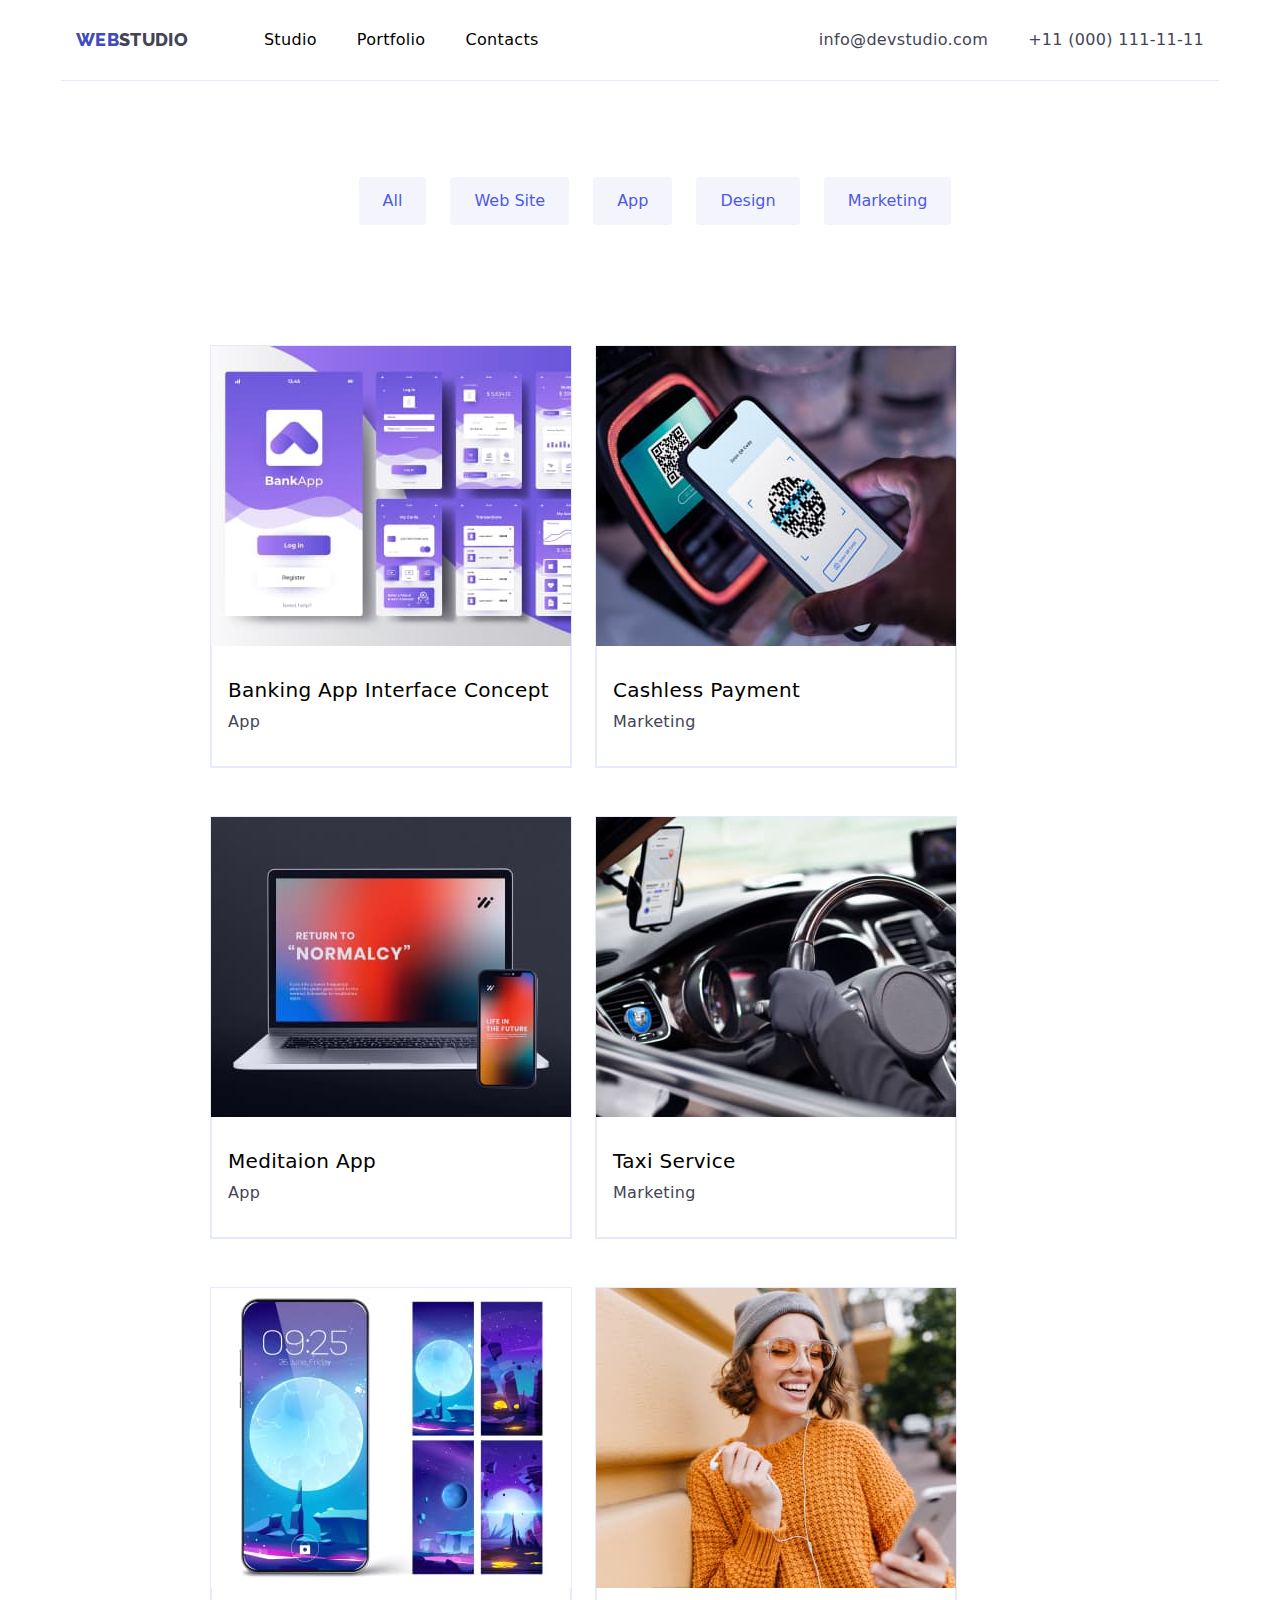
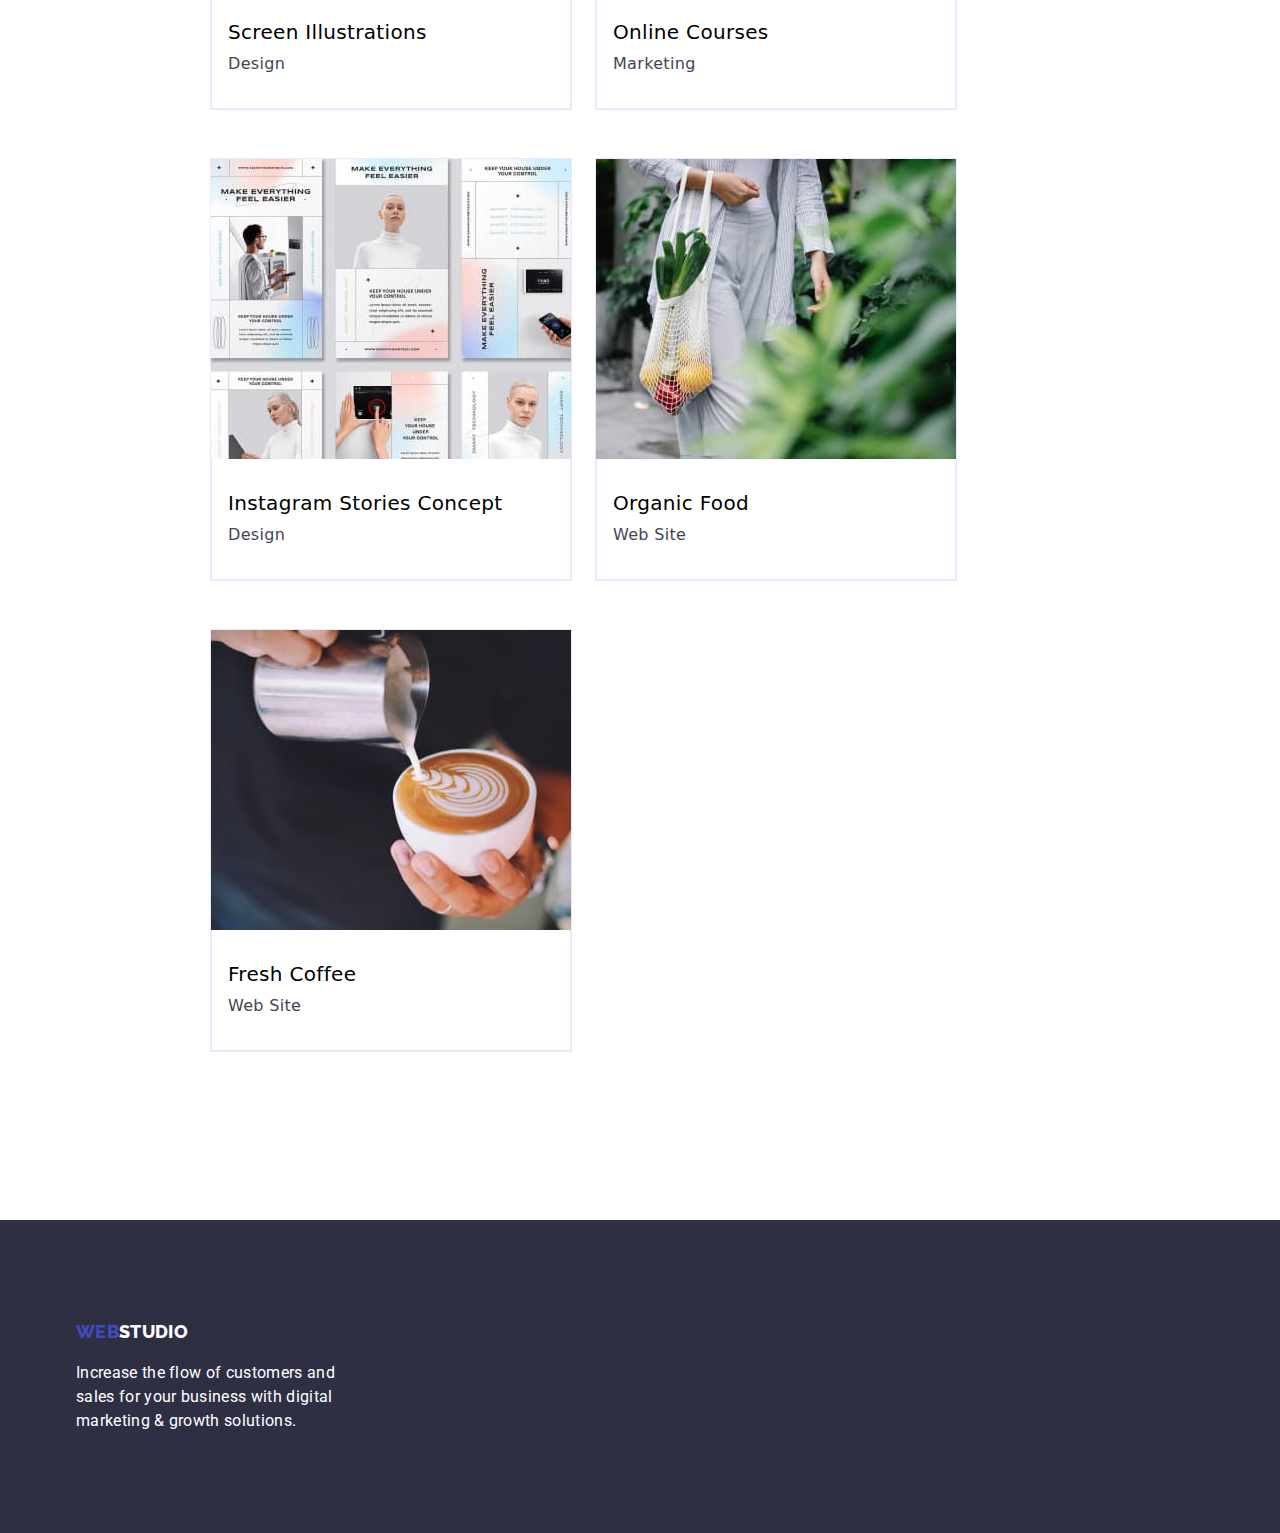
==== portfolio.html @ 6f865dfa "update" ====
<!DOCTYPE html>
<html lang="en">

<head>
  <meta charset="UTF-8" />
  <meta http-equiv="X-UA-Compatible" content="IE=edge" />
  <meta name="viewport" content="width=device-width, initial-scale=1.0" />
  <title>goit-markup-hw-02</title>
  <link rel="stylesheet" href="./css/styles.css" />
  <link rel="preconnect" href="https://fonts.googleapis.com" />
  <link rel="preconnect" href="https://fonts.gstatic.com" crossorigin />
  <link href="https://fonts.googleapis.com/css2?family=Raleway:wght@800&family=Roboto:wght@400;500;700;900&display=swap"
    rel="stylesheet" />
  <link rel="stylesheet"
    href="https://cdnjs.cloudflare.com/ajax/libs/modern-normalize/1.0.0/modern-normalize.min.css" />
</head>
<!-- Navigation -->

<body>
  <header>
    <div class="container header">
      <nav class="navigation-head">
        <a class="logo" href="./index.html"><span class="web">WEB</span>STUDIO</a>
        <ul class="site-nav">
          <li class="item-nav"><a class="navigation-link" href="./index.html">Studio</a></li>
          <li class="item-nav">
            <a class="navigation-link" href="./portfolio.html">Portfolio</a>
          </li>
          <li class="item-nav"><a class="navigation-link" href="">Contacts</a></li>
        </ul>
      </nav>
      <address class="address">
        <ul class="site-address">
          <li class="item-address">
            <a class="address-nav" href="mailto:info@devstudio.com">info@devstudio.com</a>
          </li>
          <li class="item-contacts">
            <a class="address-nav" href="tel:+110001111111">+11 (000) 111-11-11</a>
          </li>
        </ul>
      </address>
    </div>
  </header>
  <main>

    <!-- Buttons -->
    <div class="container">
      <section class="portfolio-section">
        <ul class="portfolio-buttons">
          <li class="button-item"><button type="button" class="portfolio-button">All</button></li>
          <li class="button-item"><button type="button" class="portfolio-button">Web Site</button></li>
          <li class="button-item"><button type="button" class="portfolio-button">App</button></li>
          <li class="button-item"><button type="button" class="portfolio-button">Design</button></li>
          <li class="button-item"><button type="button" class="portfolio-button">Marketing</button></li>
        </ul>
    </div>
    <!-- Portfolio -->

    <ul class="portfolio-list-img">
      <li class="portfolio-img">
        <img src="./images/img8.jpg" alt="img8" width="360" />
        <div class="portfolio-card">
          <h3 class="list-item-portfolio">Banking App Interface Concept</h3>
          <p class="list-p-portfolio">App</p>
        </div>

      </li>
      <li class="portfolio-img">
        <img src="./images/img9.jpg" alt="img9" width="360" />
        <div class="portfolio-card">
          <h3 class="list-item-portfolio">Cashless Payment</h3>
          <p class="list-p-portfolio">Marketing</p>
        </div>

      </li>
      <li class="portfolio-img">
        <img src="./images/img10.jpg" alt="img10" width="360" />
        <div class="portfolio-card">
          <h3 class="list-item-portfolio">Meditaion App</h3>
          <p class="list-p-portfolio">App</p>
        </div>

      </li>
      <li class="portfolio-img">
        <img src="./images/img11.jpg" alt="img11" width="360" />
        <div class="portfolio-card">
          <h3 class="list-item-portfolio">Taxi Service</h3>
          <p class="list-p-portfolio">Marketing</p>
        </div>

      </li>
      <li class="portfolio-img">
        <img src="./images/img12.jpg" alt="img12" width="360" />
        <div class="portfolio-card">
          <h3 class="list-item-portfolio">Screen Illustrations</h3>
          <p class="list-p-portfolio">Design</p>
        </div>

      </li>
      <li class="portfolio-img">
        <img src="./images/img13.jpg" alt="img13" width="360" />
        <div class="portfolio-card">
          <h3 class="list-item-portfolio">Online Courses</h3>
          <p class="list-p-portfolio">Marketing</p>
        </div>

      </li>
      <li class="portfolio-img">
        <img src="./images/img14.jpg" alt="img14" width="360" />
        <div class="portfolio-card">
          <h3 class="list-item-portfolio">Instagram Stories Concept</h3>
          <p class="list-p-portfolio">Design</p>
        </div>

      </li>
      <li class="portfolio-img">
        <img src="./images/img15.jpg" alt="img15" width="360" />
        <div class="portfolio-card">
          <h3 class="list-item-portfolio">Organic Food</h3>
          <p class="list-p-portfolio">Web Site</p>
        </div>

      </li>
      <li class="portfolio-img">
        <img src="./images/img16.jpg" alt="img16" width="360" />
        <div class="portfolio-card">
          <h3 class="list-item-portfolio">Fresh Coffee</h3>
          <p class="list-p-portfolio">Web Site</p>
        </div>

      </li>
    </ul>
    </section>
  </main>
  <!-- Footer -->
  <footer class="footer">
    <div class="container">
      <a href="./index.html" class="logo-footer"><span class="web">WEB</span>STUDIO</a>
      <p class="footer-text-p">
        Increase the flow of customers and sales for your business with digital
        marketing & growth solutions.
      </p>
    </div>
  </footer>
</body>

</html>
---- css/styles.css ----
body {
  font-family: "Roboto", sans-serif;
  font-size: 16px;
  line-height: 1.5;
  background-color: var(--bgc-white-color);
  color: var(--paragraph-text-color);
  letter-spacing: 0.02em;
}

h1,
h2,
h3,
h4,
h5,
h6,
p {
  margin: 0px;
}
ul {
  padding: 0;
  margin: 0;
  list-style-type: none;
}
img {
  display: block;
}

.container {
  padding: 0px 15px;
  margin-left: auto;
  margin-right: auto;
  max-width: 1158px;
}

/* Variables */
:root {
  --primary-text-color: #2e2f42;
  --accent-color: #404bbf;
  --text-color: #434455;
  --background-white-color: #ffffff;
  --logo-blue-color: #4d5ae5;
  --text-h-color: #2e2f42;
  --text-white-color: #ffffff;
  --our-team-background-color: #f4f4fd;
  --button-solid-color: #e7e9fc;
}

/* Title */
.header-container {
  display: flex;
  align-items: center;
}
.header {
  display: flex;
  align-items: center;
  border-bottom: 1px solid var(--button-solid-color);
}

.logo {
  font-family: "Raleway", sans-serif;
  font-weight: 800;
  font-size: 18px;
  line-height: 1.8;
  color: var(--text-color);
  text-decoration: none;
  padding-top: 24px;
  padding-bottom: 24px;
  margin-right: 76px;
}

.web {
  color: var(--accent-color);
}

/* Navigation */

.header {
  display: flex;
  align-items: center;
  font-weight: 500;
  border-bottom: 1px solid #e7e9fc;
}

.navigation-head {
  display: flex;
}

.site-nav {
  display: flex;
  align-items: center;
}
.item-nav {
  margin-right: 40px;
}

.item-nav:last-child {
  margin-right: 0;
}

.navigation-link {
  display: block;
  color: var(--title-text-color);
  text-decoration: none;
  padding-top: 24px;
  padding-bottom: 24px;
  justify-content: center;
}
.navigation-link:hover,
.navigation-link:focus {
  color: var(--accent-color);
}

.item-adress {
  margin-right: 40px;
}
.item-contacts {
  margin-left: 40px;
}

.address-nav {
  display: block;

  padding-top: 24px;
  padding-bottom: 24px;
  color: var(--text-color);
  font-size: 16px;
  line-height: 1.5;
  text-decoration: none;
}

.address-nav:hover,
.address-nav:focus {
  color: var(--accent-color);
}

.site-address {
  display: flex;
}

.address {
  font-style: normal;
  margin-left: auto;
}

/* Buttons */

.portfolio-button {
  align-items: center;
  padding: 12px 24px;
  font-weight: 500;
  font-size: 16px;
  line-height: 1.5;
  font-family: inherit;
  color: var(--logo-blue-color);
  background-color: var(--our-team-background-color);
  border: 0px solid var(--button-solid-color);
  border-radius: 4px;
  cursor: pointer;
}

.portfolio-button:hover,
.portfolio-button:focus {
  align-items: center;
  padding: 12px 24px;
  font-weight: 500;
  font-size: 16px;
  line-height: 1.5;
  font-family: inherit;
  color: var(--text-white-color);
  background-color: var(--accent-color);
  border: 0px solid var(--button-solid-color);
  border-radius: 4px;
  cursor: pointer;
}
.button-order {
  width: 169px;
  height: 56px;
  left: 636px;
  top: 428px;
  font-weight: 500;
  font-size: 16px;
  line-height: 1.5;
  font-family: "Roboto";
  color: var(--text-white-color);
  background-color: var(--logo-blue-color);
  border: 0px solid;
  border-color: var(--logo-blue-color);
  border-radius: 4px;
  cursor: pointer;

  margin-top: 48px;
  margin-left: auto;
  margin-right: auto;
}
.button-order:hover,
.button-order:focus {
  font-weight: 500;
  font-size: 16px;
  line-height: 1.5;
  font-family: "Roboto";
  color: var(--text-white-color);
  background-color: var(--accent-color);
  border-color: var(--accent-color);
  cursor: pointer;
}
.portfolio-section {
  padding-top: 96px;
  padding-bottom: 120px;
  width: 1158px;
}
.portfolio-buttons {
  display: flex;
  justify-content: center;
}

.button-item:not(:last-child) {
  margin-right: 24px;
}
/* Portfolio */

.portfolio-list-img {
  display: flex;
  flex-wrap: wrap;
  margin-left: 210px;
  margin-bottom: 120px;
}

.portfolio-img:not(:last-child) {
  margin-right: 23px;
}

.portfolio-img {
  border: 1px solid #e7e9fc;
  margin-bottom: 48px;
}

.portfolio-card {
  padding-top: 32px;
  border-left: 1px solid #e7e9fc;
  border-bottom: 1px solid #e7e9fc;
  border-right: 1px solid #e7e9fc;
  padding-left: 16px;
  padding-bottom: 32px;
}

.list-item-portfolio {
  font-weight: 500;
  font-size: 20px;
  line-height: 1.2;
  color: var(--title-text-color);

  margin-bottom: 8px;
}
.list-p-portfolio {
  font-weight: 400;
  font-size: 16px;
  line-height: 1.5;
  color: var(--text-color);
}

/* Footer */
.footer {
  background-color: var(--text-h-color);
  color: var(--text-white-color);
  top: 2280px;
  padding: 100px 0px;
}
.logo-footer {
  font-family: "Raleway", sans-serif;
  font-weight: 800;
  font-size: 18px;
  line-height: 1.3;
  color: var(--background-white-color);
  text-decoration: none;
}
.footer-text-p {
  font-family: "Roboto";
  font-style: normal;
  font-weight: 400;
  font-size: 16px;
  line-height: 24px;
  letter-spacing: 0.02em;
  color: var(--text-white-color);
  margin-top: 16px;
  margin-bottom: 0;
  width: 264px;
}

/* Effective Solutions*/

.effective-solutions {
  background-color: var(--text-h-color);
  padding: 188px 0;
  text-align: center;
}
.effective-solutions-h {
  color: var(--text-white-color);
  font-weight: 700;
  font-size: 56px;
  line-height: 1.1;
  text-decoration: none;
  max-width: 494px;
  margin-right: auto;
  margin-left: auto;
}

/* Feautures */

.feautures {
  padding-top: 120px;
}
.feautures-name {
  margin-top: 0;
  margin-bottom: 0;
}
.feautures-list {
  display: flex;
}
.list-item:not(:last-child) {
  margin-right: 24px;
}

.feautures-h {
  font-weight: 500;
  font-size: 20px;
  line-height: 1.2;
  letter-spacing: 0.02em;
  color: var(--primary-text-color);
  margin-bottom: 8px;
}
.feautures-p {
  font-family: "Roboto";
  font-weight: 400;
  font-size: 16px;
  line-height: 1.5;
  color: var(--text-color);
  margin-top: 0;
}

/* What are we doing */
.what-are-we-doing-section {
  padding-top: 120px;
  padding-bottom: 120px;
}
.what-are-we-doing {
  font-family: "Roboto";
  font-weight: 700;
  font-size: 36px;
  margin-bottom: 72px;
  text-align: center;
  line-height: 1.1;
  text-align: center;
  letter-spacing: 0.02em;
  color: var(--primary-text-color);
}
.what-are-we-doing-list {
  display: flex;
}
.list-img {
  width: 360;
}
.list-img:not(:last-child) {
  margin-right: 24px;
}

/* Our Team */
.our-team-section {
  background-color: var(--our-team-background-color);
  padding-top: 120px;
  padding-bottom: 120px;
}
.our-team-list {
  display: flex;
}
.list-text-img {
  background-color: var(--background-white-color);
  border-left: 1px solid #e7e9fc;
  border-bottom: 1px solid #e7e9fc;
  border-right: 1px solid #e7e9fc;
  box-shadow: 0px 1px 6px rgba(46, 47, 66, 0.08),
    0px 1px 1px rgba(46, 47, 66, 0.16), 0px 2px 1px rgba(46, 47, 66, 0.08);
  border-radius: 0px 0px 4px 4px;
}
.list-text-img:not(:last-child) {
  margin-right: 24px;
}
.img-card {
  text-align: center;
  padding-top: 32px;
  padding-bottom: 32px;
}
.our-team-h {
  font-family: "Roboto";
  font-weight: 500;
  font-size: 20px;
  line-height: 1.2;
  text-align: center;
  letter-spacing: 0.02em;
  color: var(--primary-text-color);
}

.our-team-h-two {
  font-family: "Roboto";
  font-weight: 700;
  font-size: 36px;
  line-height: 1.1;
  text-align: center;
  letter-spacing: 0.02em;
  color: var(--primary-text-color);
  margin-bottom: 72px;
  text-align: center;
}
.our-team-p {
  font-family: "Roboto";

  font-weight: 400;
  font-size: 16px;
  line-height: 1.5;
  text-align: center;
  letter-spacing: 0.02em;
  color: var(--text-color);
}
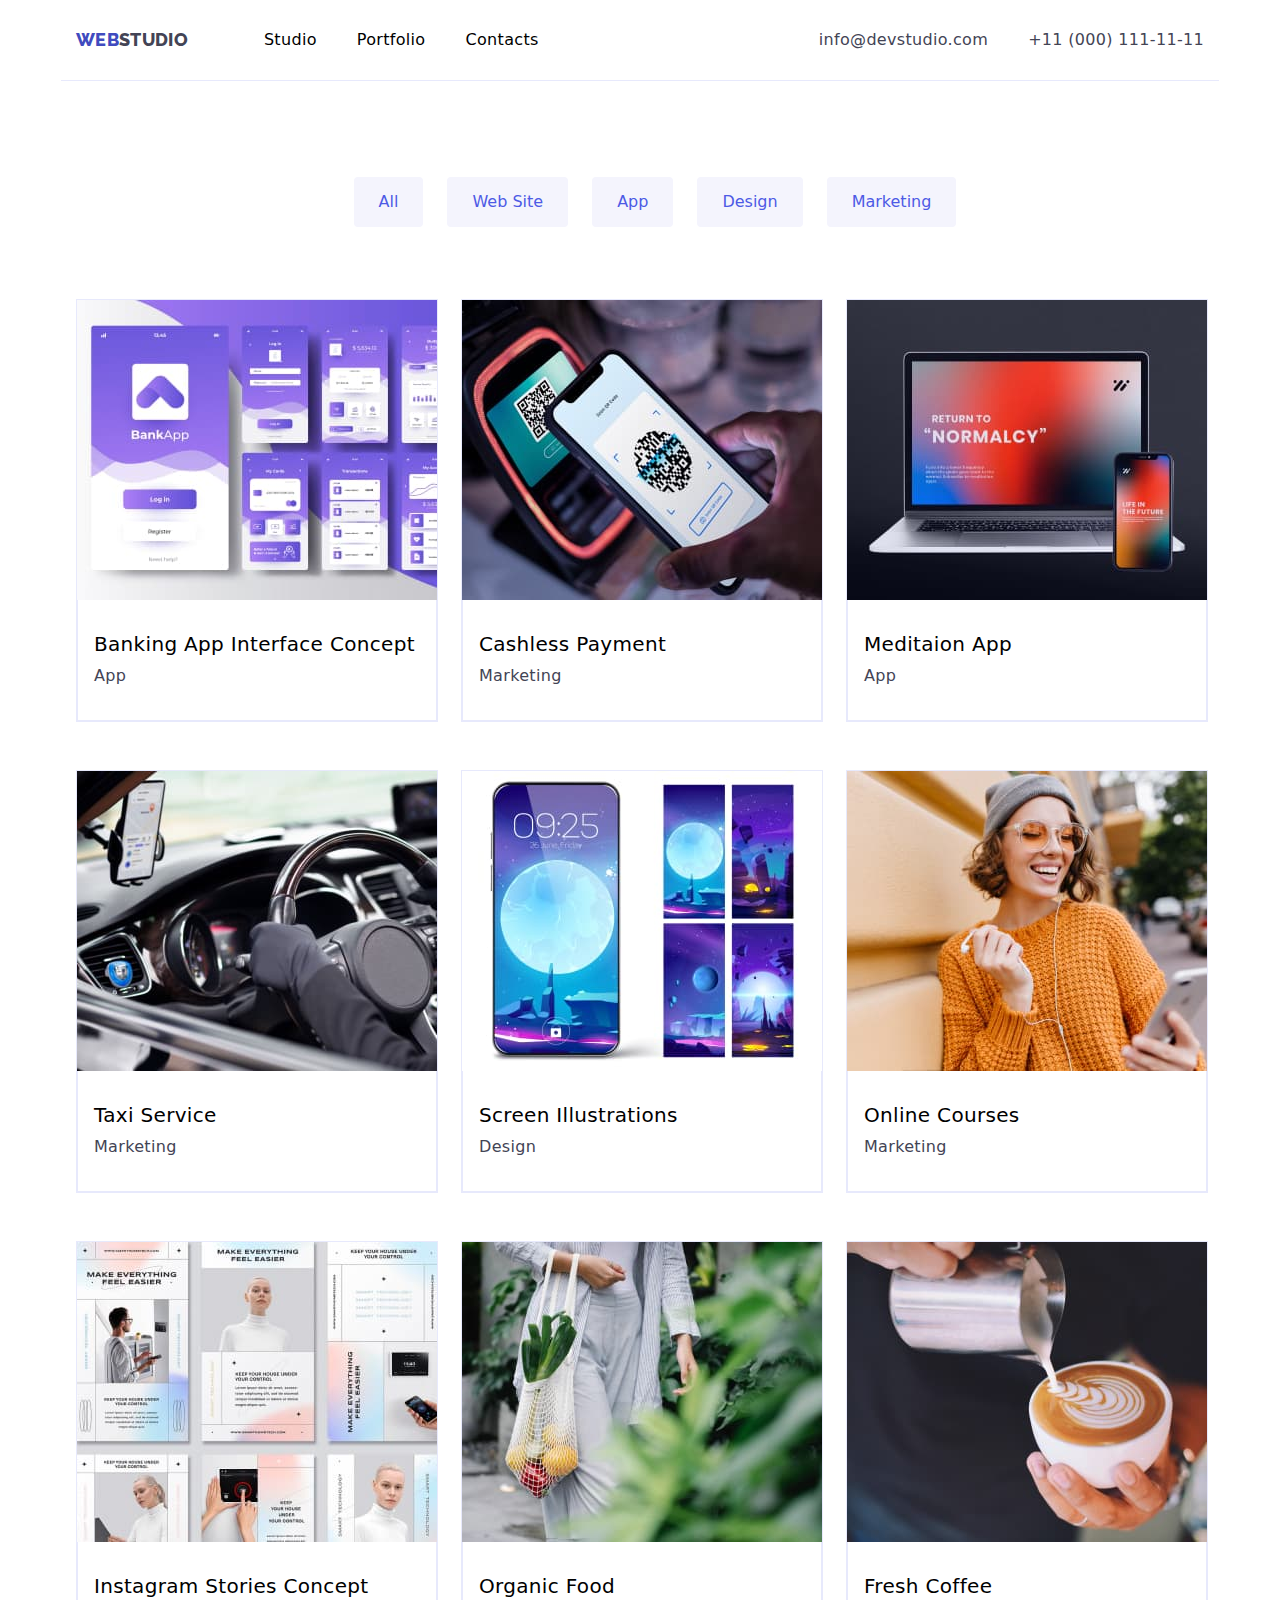
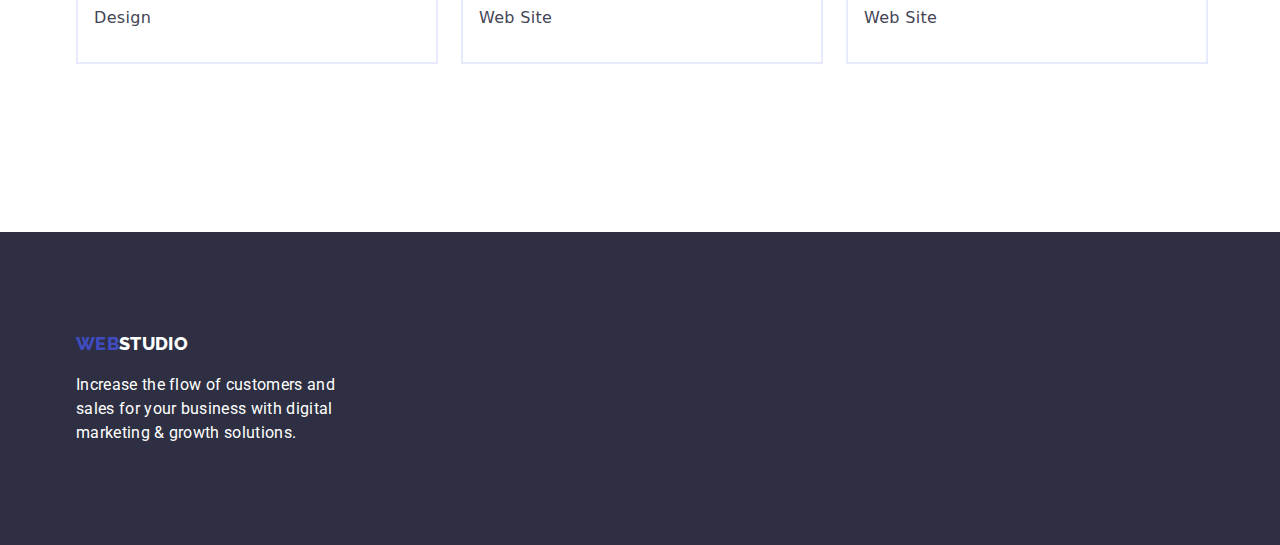
==== commit 9e7fd231: "update to homework 3" ====
--- a/portfolio.html
+++ b/portfolio.html
@@ -45,22 +45,24 @@
 
     <!-- Buttons -->
     <div class="container">
-      <section class="portfolio-section">
-        <ul class="portfolio-buttons">
-          <li class="button-item"><button type="button" class="portfolio-button">All</button></li>
-          <li class="button-item"><button type="button" class="portfolio-button">Web Site</button></li>
-          <li class="button-item"><button type="button" class="portfolio-button">App</button></li>
-          <li class="button-item"><button type="button" class="portfolio-button">Design</button></li>
-          <li class="button-item"><button type="button" class="portfolio-button">Marketing</button></li>
+    <section class="section-portfolio">
+    
+      
+        <ul class="list-button">
+          <li class="button"><button type="button" class="portfolio-button">All</button></li>
+          <li class="button"><button type="button" class="portfolio-button">Web Site</button></li>
+          <li class="button"><button type="button" class="portfolio-button">App</button></li>
+          <li class="button"><button type="button" class="portfolio-button">Design</button></li>
+          <li class="button"><button type="button" class="portfolio-button">Marketing</button></li>
         </ul>
-    </div>
+    
     <!-- Portfolio -->
 
-    <ul class="portfolio-list-img">
+    <ul class="portfolio-ul-img-list">
       <li class="portfolio-img">
         <img src="./images/img8.jpg" alt="img8" width="360" />
         <div class="portfolio-card">
-          <h3 class="list-item-portfolio">Banking App Interface Concept</h3>
+          <h3 class="list-h-portfolio">Banking App Interface Concept</h3>
           <p class="list-p-portfolio">App</p>
         </div>
 
@@ -68,7 +70,7 @@
       <li class="portfolio-img">
         <img src="./images/img9.jpg" alt="img9" width="360" />
         <div class="portfolio-card">
-          <h3 class="list-item-portfolio">Cashless Payment</h3>
+          <h3 class="list-h-portfolio">Cashless Payment</h3>
           <p class="list-p-portfolio">Marketing</p>
         </div>
 
@@ -76,7 +78,7 @@
       <li class="portfolio-img">
         <img src="./images/img10.jpg" alt="img10" width="360" />
         <div class="portfolio-card">
-          <h3 class="list-item-portfolio">Meditaion App</h3>
+          <h3 class="list-h-portfolio">Meditaion App</h3>
           <p class="list-p-portfolio">App</p>
         </div>
 
@@ -84,7 +86,7 @@
       <li class="portfolio-img">
         <img src="./images/img11.jpg" alt="img11" width="360" />
         <div class="portfolio-card">
-          <h3 class="list-item-portfolio">Taxi Service</h3>
+          <h3 class="list-h-portfolio">Taxi Service</h3>
           <p class="list-p-portfolio">Marketing</p>
         </div>
 
@@ -92,7 +94,7 @@
       <li class="portfolio-img">
         <img src="./images/img12.jpg" alt="img12" width="360" />
         <div class="portfolio-card">
-          <h3 class="list-item-portfolio">Screen Illustrations</h3>
+          <h3 class="list-h-portfolio">Screen Illustrations</h3>
           <p class="list-p-portfolio">Design</p>
         </div>
 
@@ -100,7 +102,7 @@
       <li class="portfolio-img">
         <img src="./images/img13.jpg" alt="img13" width="360" />
         <div class="portfolio-card">
-          <h3 class="list-item-portfolio">Online Courses</h3>
+          <h3 class="list-h-portfolio">Online Courses</h3>
           <p class="list-p-portfolio">Marketing</p>
         </div>
 
@@ -108,7 +110,7 @@
       <li class="portfolio-img">
         <img src="./images/img14.jpg" alt="img14" width="360" />
         <div class="portfolio-card">
-          <h3 class="list-item-portfolio">Instagram Stories Concept</h3>
+          <h3 class="list-h-portfolio">Instagram Stories Concept</h3>
           <p class="list-p-portfolio">Design</p>
         </div>
 
@@ -116,7 +118,7 @@
       <li class="portfolio-img">
         <img src="./images/img15.jpg" alt="img15" width="360" />
         <div class="portfolio-card">
-          <h3 class="list-item-portfolio">Organic Food</h3>
+          <h3 class="list-h-portfolio">Organic Food</h3>
           <p class="list-p-portfolio">Web Site</p>
         </div>
 
@@ -124,13 +126,14 @@
       <li class="portfolio-img">
         <img src="./images/img16.jpg" alt="img16" width="360" />
         <div class="portfolio-card">
-          <h3 class="list-item-portfolio">Fresh Coffee</h3>
+          <h3 class="list-h-portfolio">Fresh Coffee</h3>
           <p class="list-p-portfolio">Web Site</p>
         </div>
 
       </li>
     </ul>
     </section>
+  </div>
   </main>
   <!-- Footer -->
   <footer class="footer">
--- a/css/styles.css
+++ b/css/styles.css
@@ -51,6 +51,7 @@
   align-items: center;
 }
 .header {
+  font-weight: 500;
   display: flex;
   align-items: center;
   border-bottom: 1px solid var(--button-solid-color);
@@ -74,12 +75,6 @@
 
 /* Navigation */
 
-.header {
-  display: flex;
-  align-items: center;
-  font-weight: 500;
-  border-bottom: 1px solid #e7e9fc;
-}
 
 .navigation-head {
   display: flex;
@@ -112,14 +107,16 @@
 
 .item-adress {
   margin-right: 40px;
+  font-weight: 400;
 }
 .item-contacts {
   margin-left: 40px;
+  font-weight: 400;
 }
 
 .address-nav {
   display: block;
-
+font-weight: 400;
   padding-top: 24px;
   padding-bottom: 24px;
   color: var(--text-color);
@@ -144,34 +141,7 @@
 
 /* Buttons */
 
-.portfolio-button {
-  align-items: center;
-  padding: 12px 24px;
-  font-weight: 500;
-  font-size: 16px;
-  line-height: 1.5;
-  font-family: inherit;
-  color: var(--logo-blue-color);
-  background-color: var(--our-team-background-color);
-  border: 0px solid var(--button-solid-color);
-  border-radius: 4px;
-  cursor: pointer;
-}
-
-.portfolio-button:hover,
-.portfolio-button:focus {
-  align-items: center;
-  padding: 12px 24px;
-  font-weight: 500;
-  font-size: 16px;
-  line-height: 1.5;
-  font-family: inherit;
-  color: var(--text-white-color);
-  background-color: var(--accent-color);
-  border: 0px solid var(--button-solid-color);
-  border-radius: 4px;
-  cursor: pointer;
-}
+
 .button-order {
   width: 169px;
   height: 56px;
@@ -203,26 +173,51 @@
   border-color: var(--accent-color);
   cursor: pointer;
 }
-.portfolio-section {
+
+/* Portfolio */
+
+.section-portfolio {
   padding-top: 96px;
   padding-bottom: 120px;
   width: 1158px;
 }
-.portfolio-buttons {
+
+.list-button {
   display: flex;
   justify-content: center;
-}
-
-.button-item:not(:last-child) {
+  margin-bottom: 72px;
+  
+}
+
+
+.button:not(:last-child) {
   margin-right: 24px;
 }
-/* Portfolio */
-
-.portfolio-list-img {
+
+
+.portfolio-button{
+  background: var(--our-team-background-color);
+  color: var(--logo-blue-color);
+  font-weight: 500;
+  font-family: inherit;
+  font-size: 16px;
+  line-height: 1.5;
+  cursor: pointer;
+  padding: 12px 24px;
+ 
+  border: 1px solid transparent;
+  border-radius: 4px;
+}
+
+.portfolio-button:hover,
+.portfolio-button:focus {
+  background-color: var(--accent-color);
+  color: var(--text-white-color);
+}
+
+.portfolio-ul-img-list {
   display: flex;
   flex-wrap: wrap;
-  margin-left: 210px;
-  margin-bottom: 120px;
 }
 
 .portfolio-img:not(:last-child) {
@@ -230,32 +225,38 @@
 }
 
 .portfolio-img {
-  border: 1px solid #e7e9fc;
+  border: 1px solid var(--button-solid-color);
   margin-bottom: 48px;
 }
 
 .portfolio-card {
   padding-top: 32px;
-  border-left: 1px solid #e7e9fc;
-  border-bottom: 1px solid #e7e9fc;
-  border-right: 1px solid #e7e9fc;
+  border-left:1px solid var(--button-solid-color); 
+  border-bottom:1px solid var(--button-solid-color); 
+  border-right: 1px solid var(--button-solid-color); 
   padding-left: 16px;
   padding-bottom: 32px;
-}
-
-.list-item-portfolio {
+  
+
+
+}
+
+.list-h-portfolio {
   font-weight: 500;
   font-size: 20px;
   line-height: 1.2;
   color: var(--title-text-color);
-
+  
   margin-bottom: 8px;
+  
 }
 .list-p-portfolio {
   font-weight: 400;
   font-size: 16px;
   line-height: 1.5;
   color: var(--text-color);
+ 
+  
 }
 
 /* Footer */
@@ -374,12 +375,11 @@
 }
 .list-text-img {
   background-color: var(--background-white-color);
-  border-left: 1px solid #e7e9fc;
-  border-bottom: 1px solid #e7e9fc;
-  border-right: 1px solid #e7e9fc;
   box-shadow: 0px 1px 6px rgba(46, 47, 66, 0.08),
     0px 1px 1px rgba(46, 47, 66, 0.16), 0px 2px 1px rgba(46, 47, 66, 0.08);
   border-radius: 0px 0px 4px 4px;
+  width: 264;
+  height: 260;
 }
 .list-text-img:not(:last-child) {
   margin-right: 24px;
@@ -412,7 +412,7 @@
 }
 .our-team-p {
   font-family: "Roboto";
-
+ margin-top: 8px;
   font-weight: 400;
   font-size: 16px;
   line-height: 1.5;
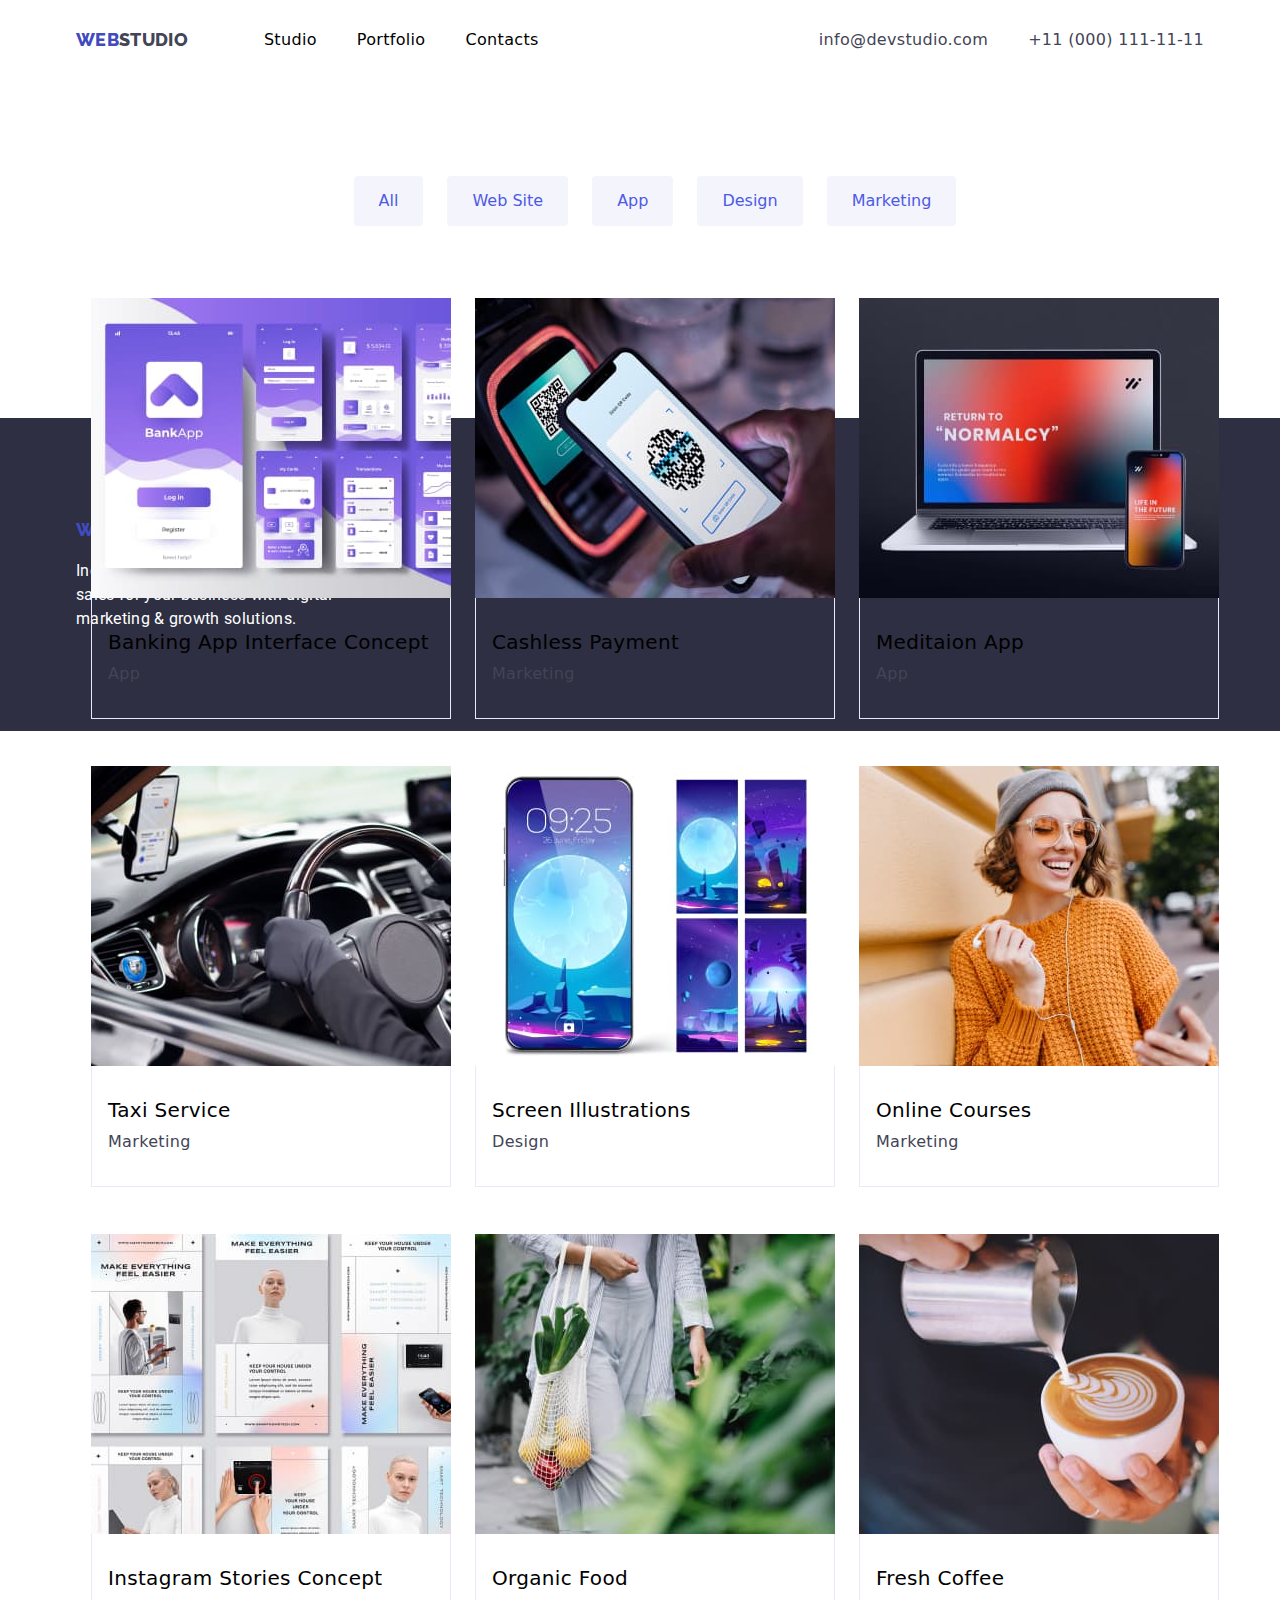
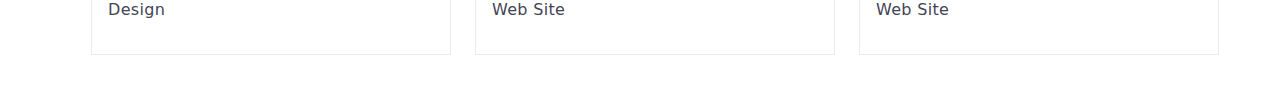
==== commit 94905407: "upd" ====
--- a/portfolio.html
+++ b/portfolio.html
@@ -46,6 +46,8 @@
     <!-- Buttons -->
     <div class="container">
     <section class="section-portfolio">
+      <div class="container">
+      
     
       
         <ul class="list-button">
--- a/css/styles.css
+++ b/css/styles.css
@@ -54,9 +54,14 @@
   font-weight: 500;
   display: flex;
   align-items: center;
-  border-bottom: 1px solid var(--button-solid-color);
-}
-
+  
+}
+.page-top{
+border-bottom: 1px solid var(--button-solid-color);
+
+
+
+}
 .logo {
   font-family: "Raleway", sans-serif;
   font-weight: 800;
@@ -218,16 +223,24 @@
 .portfolio-ul-img-list {
   display: flex;
   flex-wrap: wrap;
+  position: absolute;
+  
 }
 
 .portfolio-img:not(:last-child) {
-  margin-right: 23px;
+  margin-right: 24px;
+  margin-bottom: 47px;
+}
+.portfolio-img:last-child{
+  margin-right: 0px;
+   margin-bottom: 0px;
 }
 
 .portfolio-img {
-  border: 1px solid var(--button-solid-color);
-  margin-bottom: 48px;
-}
+  
+  
+}
+
 
 .portfolio-card {
   padding-top: 32px;
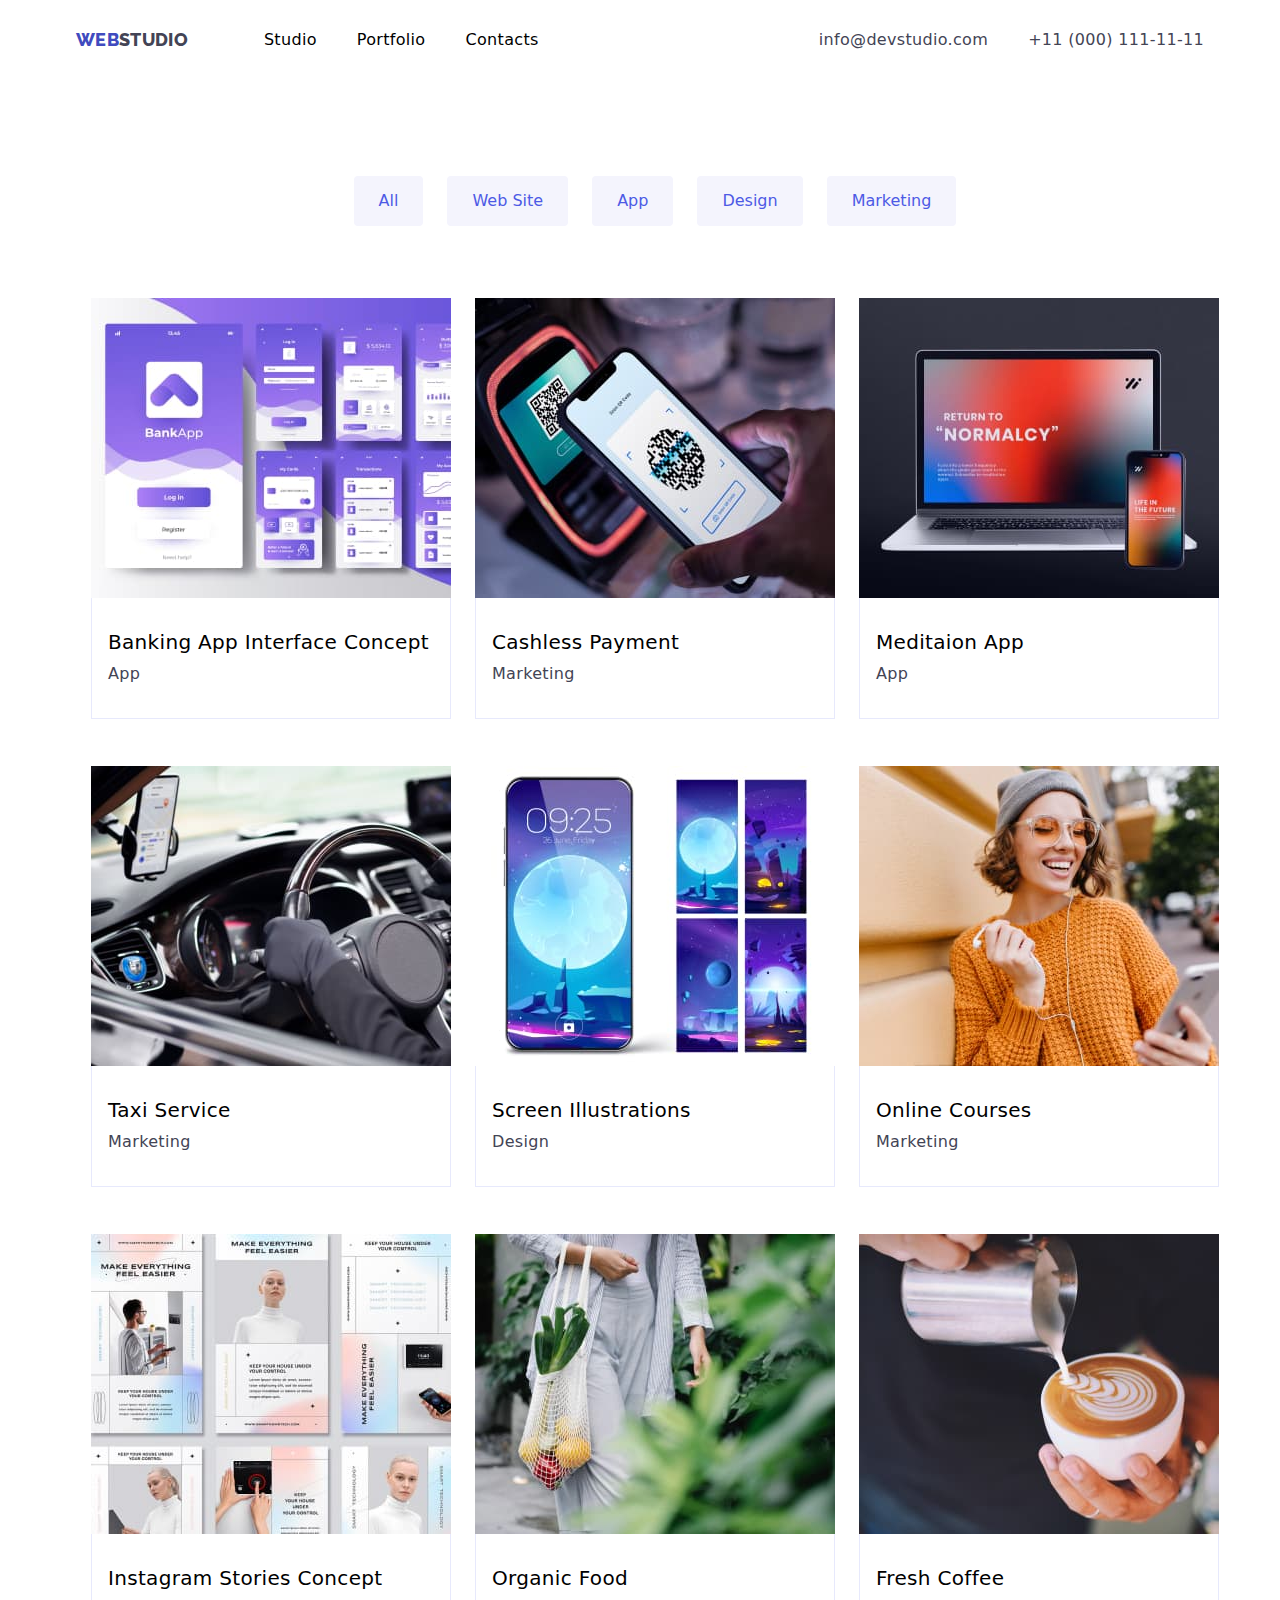
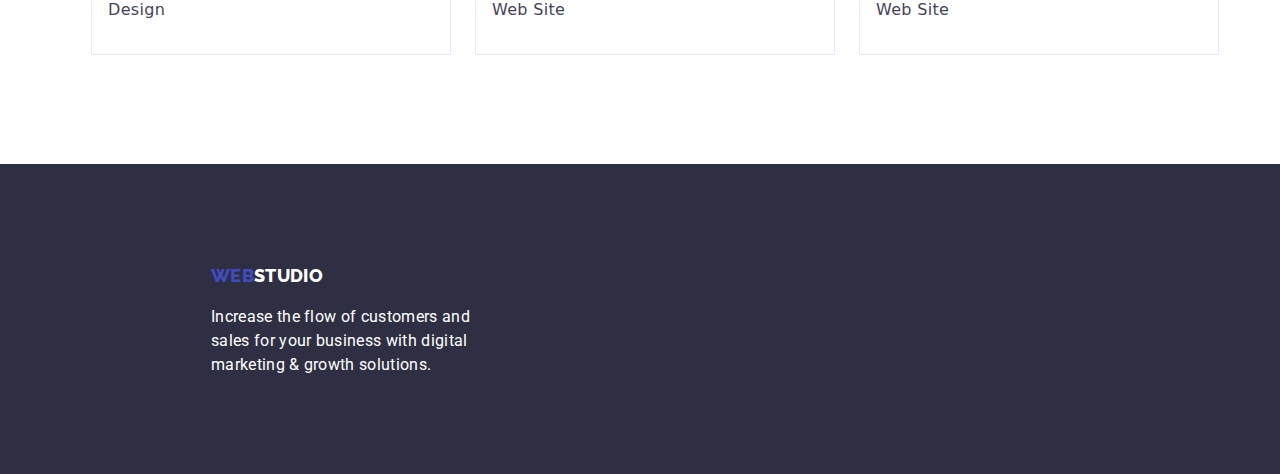
==== commit a5dcad35: "update" ====
--- a/portfolio.html
+++ b/portfolio.html
@@ -138,7 +138,7 @@
   </div>
   </main>
   <!-- Footer -->
-  <footer class="footer">
+  <footer class="footer-portfolio">
     <div class="container">
       <a href="./index.html" class="logo-footer"><span class="web">WEB</span>STUDIO</a>
       <p class="footer-text-p">
--- a/css/styles.css
+++ b/css/styles.css
@@ -273,6 +273,19 @@
 }
 
 /* Footer */
+.footer-portfolio{
+background-color: var(--text-h-color);
+  color: var(--text-white-color);
+  top: 1764px;
+  padding-top: 100px;
+  position: absolute;
+  width: 1550px;
+  height: 310px;
+  margin-left: auto;
+  margin-right: auto;
+  left: 0px;
+  
+}
 .footer {
   background-color: var(--text-h-color);
   color: var(--text-white-color);
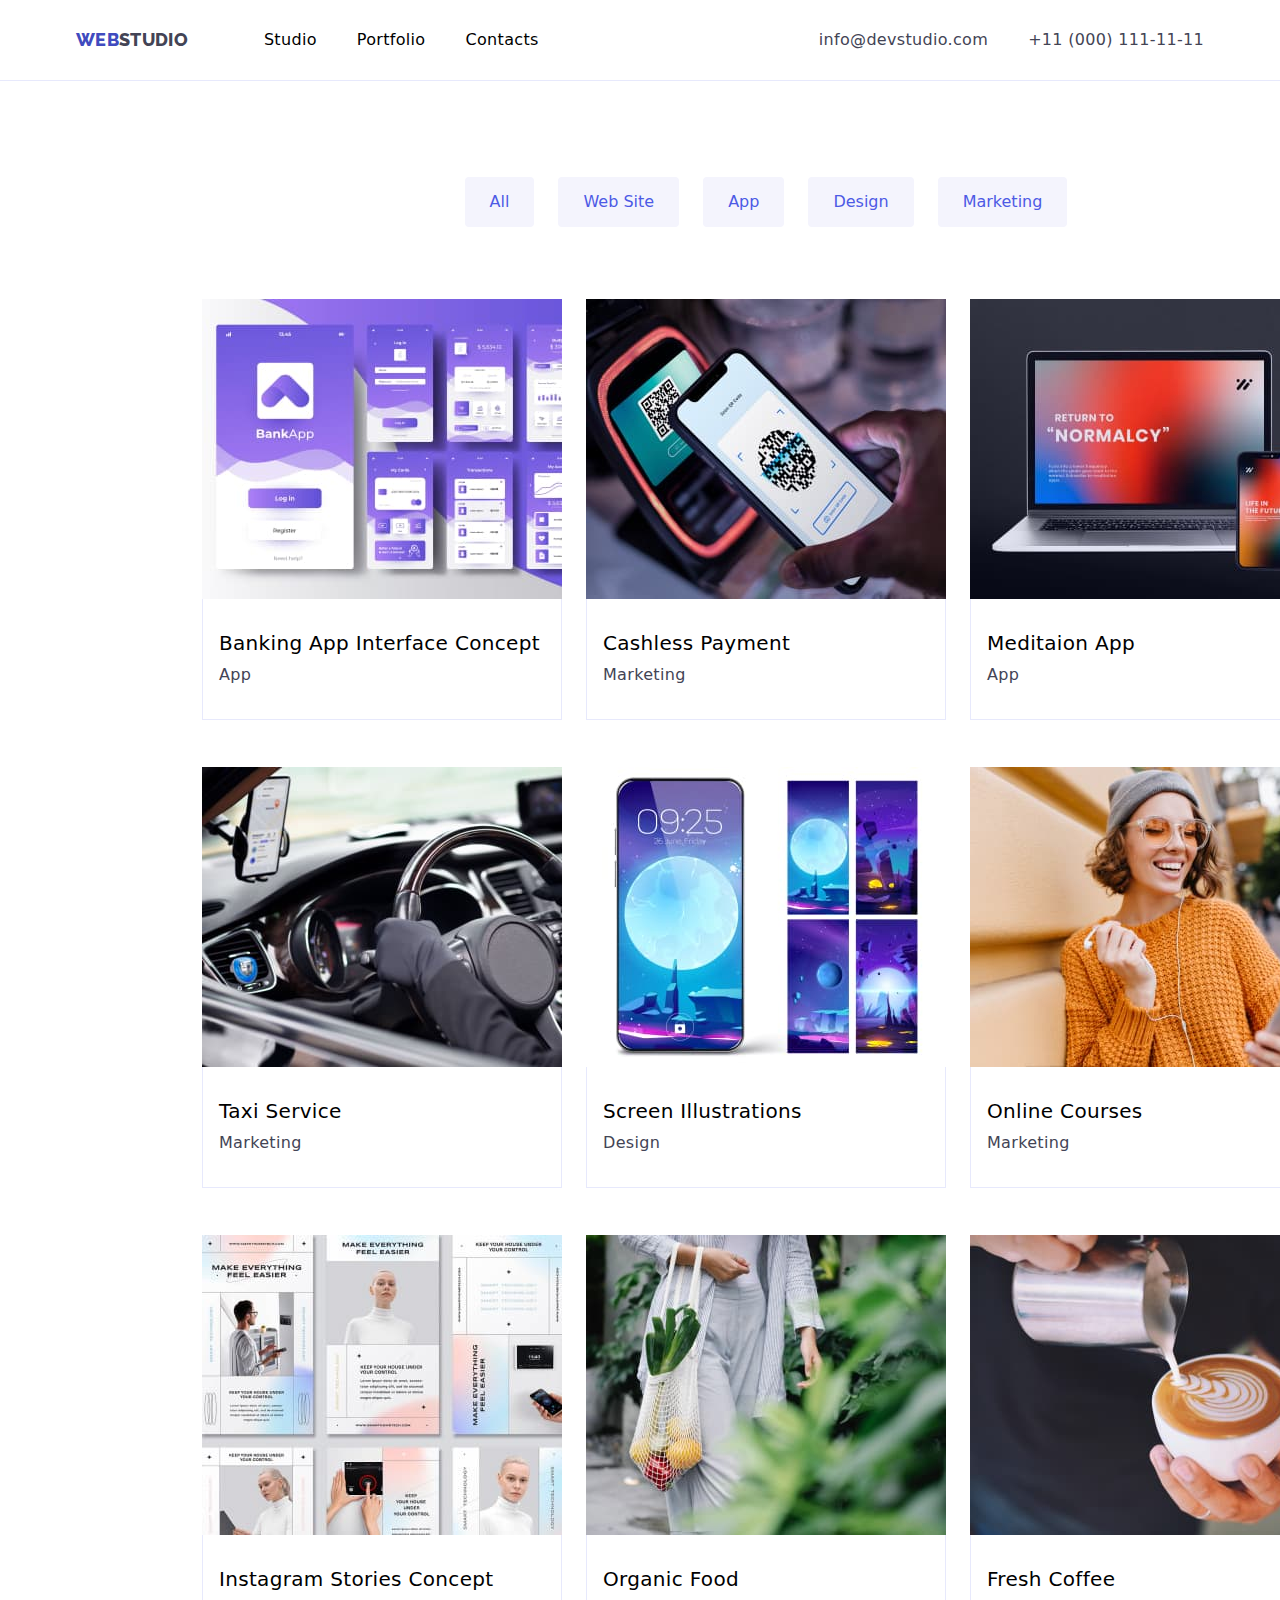
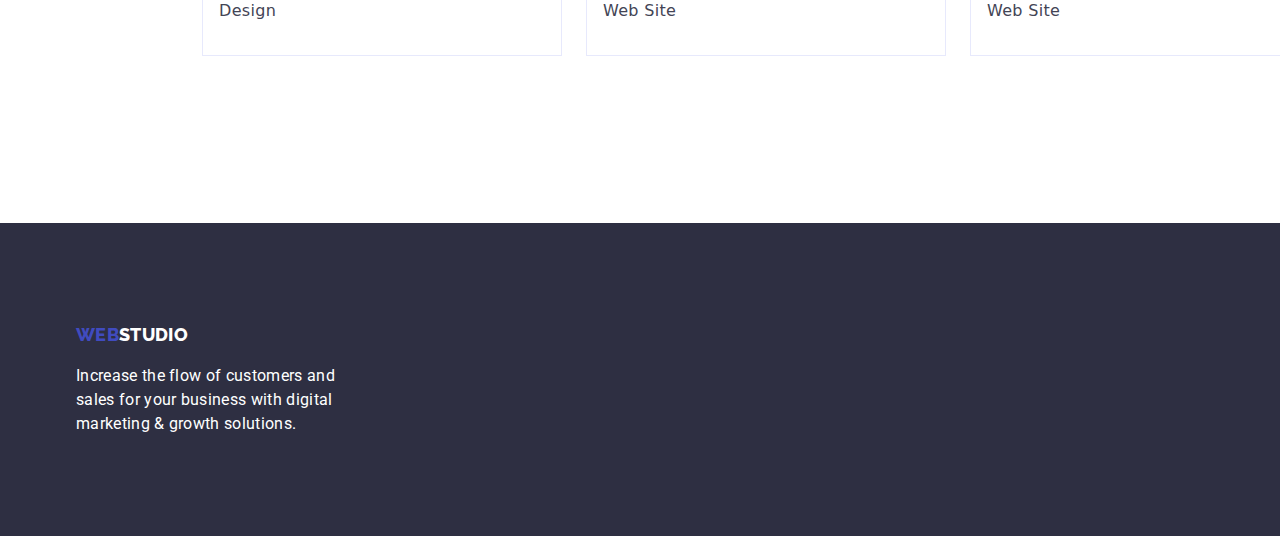
==== commit afd141fa: "upd" ====
--- a/portfolio.html
+++ b/portfolio.html
@@ -17,7 +17,7 @@
 <!-- Navigation -->
 
 <body>
-  <header>
+  <header class="page-top">
     <div class="container header">
       <nav class="navigation-head">
         <a class="logo" href="./index.html"><span class="web">WEB</span>STUDIO</a>
@@ -44,9 +44,9 @@
   <main>
 
     <!-- Buttons -->
-    <div class="container">
+   
     <section class="section-portfolio">
-      <div class="container">
+      <div class="container-portfolio">
       
     
       
--- a/css/styles.css
+++ b/css/styles.css
@@ -46,6 +46,7 @@
 }
 
 /* Title */
+
 .header-container {
   display: flex;
   align-items: center;
@@ -180,11 +181,19 @@
 }
 
 /* Portfolio */
+.container-portfolio {
+  padding: 0px 15px;
+  margin-left: auto;
+  margin-right: auto;
+  max-width: 1158px;
+ 
+  
+}
 
 .section-portfolio {
   padding-top: 96px;
   padding-bottom: 120px;
-  width: 1158px;
+  width: 1532px;
 }
 
 .list-button {
@@ -223,7 +232,7 @@
 .portfolio-ul-img-list {
   display: flex;
   flex-wrap: wrap;
-  position: absolute;
+  
   
 }
 
@@ -235,10 +244,17 @@
   margin-right: 0px;
    margin-bottom: 0px;
 }
+.portfolio-img3{
+  margin-right:0px;
+}
 
 .portfolio-img {
   
   
+}
+
+.portfolio-img:nth-child(3n){
+  margin-right: 0;
 }
 
 
@@ -278,11 +294,10 @@
   color: var(--text-white-color);
   top: 1764px;
   padding-top: 100px;
-  position: absolute;
-  width: 1550px;
-  height: 310px;
-  margin-left: auto;
-  margin-right: auto;
+  padding-bottom: 100px;
+  
+
+
   left: 0px;
   
 }
